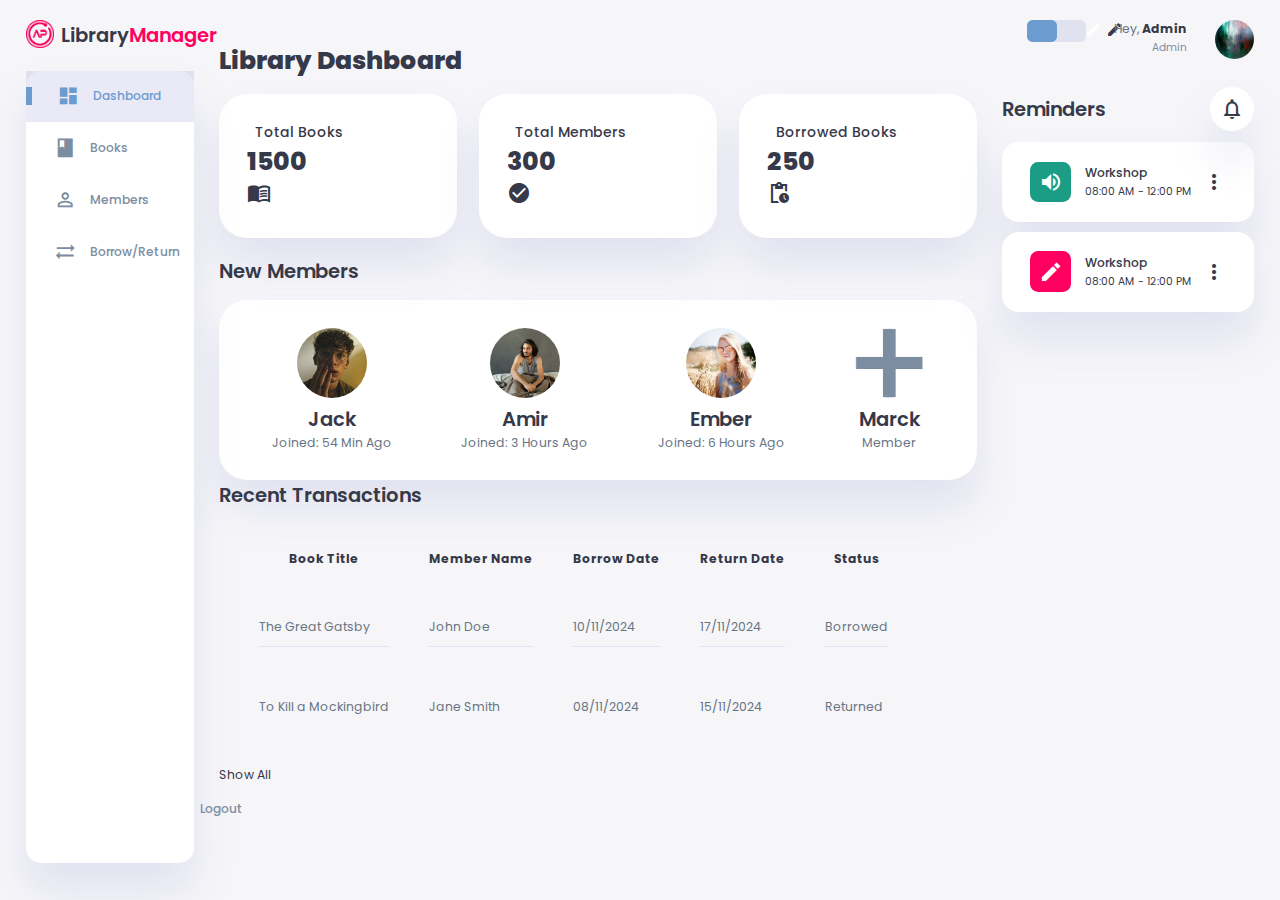
==== index.html @ 3fcb60e0 "t" ====
<!DOCTYPE html>
<html lang="en">

<head>
    <meta charset="UTF-8">
    <meta name="viewport" content="width=device-width, initial-scale=1.0">
    <link href="https://fonts.googleapis.com/icon?family=Material+Icons+Sharp" rel="stylesheet">
    <link rel="stylesheet" href="style.css">
    <title>Library Management Dashboard</title>
</head>

<body>

    <div class="container">
        <!-- Sidebar Section -->
        <aside>
            <div class="toggle">
                <div class="logo">
                    <img src="images/logo.png">
                    <h2>Library<span class="danger">Manager</span></h2>
                </div>
                <div class="close" id="close-btn">
                    <span class="material-icons-sharp">
                        close
                    </span>
                </div>
            </div>

            <div class="sidebar">
                <a href="index.html" class="active">
                    <span class="material-icons-sharp">dashboard</span>
                    <h3>Dashboard</h3>
                </a>
                <a href="books.html">
                    <span class="material-icons-sharp">book</span>
                    <h3>Books</h3>
                </a>
                <a href="membres.html">
                    <span class="material-icons-sharp">person_outline</span>
                    <h3>Members</h3>
                </a>
                <a href="borrow.html">
                    <span class="material-icons-sharp">sync_alt</span>
                    <h3> Borrow/Return</h3>
                </a>
                <!--
                <a href="#" >
                    <span class="material-icons-sharp">insights</span>
                    <h3>Reports</h3>
                </a>
                <a href="#">
                    <span class="material-icons-sharp">notifications</span>
                    <h3>Notifications</h3>
                </a>
                <a href="#">
                    <span class="material-icons-sharp">settings</span>
                    <h3>Settings</h3>
                </a>-->
                <a href="#">
                    <span class="material-icons-sharp">logout</span>
                    <h3>Logout</h3>
                </a>
            </div>
        </aside>
        <!-- End of Sidebar Section -->

        <!-- Main Content -->
        <main>
            <h1>Library Dashboard</h1>
            <!-- Library Overview -->
            <div class="analyse">
                <div class="books">
                    <div class="status">
                        <div class="info">
                            <h3>Total Books</h3>
                            <h1>1500</h1>
                        </div>
                    </div>
                    <span class="material-icons-sharp">menu_book</span>
                </div>
                <div class="members">
                    <div class="status">
                        <div class="info">
                            <h3>Total Members</h3>
                            <h1>300</h1>
                        </div>
                    </div>
                    <span class="material-icons-sharp">check_circle</span>
                </div>
                <div class="borrowed">
                    <div class="status">
                        <div class="info">
                            <h3>Borrowed Books</h3>
                            <h1>250</h1>
                        </div>
                    </div>
                    <span class="material-icons-sharp">pending_actions</span>
                </div>
            </div>
            <!-- End of Library Overview -->

            <!-- New Members Section -->
            <div class="new-users">
                <h2>New Members</h2>
                <div class="user-list">
                    <div class="user">
                        <img src="images/profile-2.jpg">
                        <h2>Jack</h2>
                        <p>Joined: 54 Min Ago</p>
                    </div>
                    <div class="user">
                        <img src="images/profile-3.jpg">
                        <h2>Amir</h2>
                        <p>Joined: 3 Hours Ago</p>
                    </div>
                    <div class="user">
                        <img src="images/profile-4.jpg">
                        <h2>Ember</h2>
                        <p>Joined: 6 Hours Ago</p>
                    </div>
                    <div class="user">
                        <img src="images/plus.png">
                        <h2>Marck</h2>
                        <p> Member</p>
                    </div>
                </div>
            </div>
            <!-- End of New Members Section -->

            <!-- Recent Transactions Table -->
            <div class="recent-transactions">
                <h2>Recent Transactions</h2>
                <table>
                    <thead>
                        <tr>
                            <th>Book Title</th>
                            <th>Member Name</th>
                            <th>Borrow Date</th>
                            <th>Return Date</th>
                            <th>Status</th>
                        </tr>
                    </thead>
                    <tbody>
                        <tr>
                            <td>The Great Gatsby</td>
                            <td>John Doe</td>
                            <td>10/11/2024</td>
                            <td>17/11/2024</td>
                            <td>Borrowed</td>
                        </tr>
                        <tr>
                            <td>To Kill a Mockingbird</td>
                            <td>Jane Smith</td>
                            <td>08/11/2024</td>
                            <td>15/11/2024</td>
                            <td>Returned</td>
                        </tr>
                    </tbody>
                </table>
                <a href="#">Show All</a>
            </div>
            <!-- End of Recent Transactions -->

        </main>
        <!-- End of Main Content -->

        <!-- Right Section -->
        <div class="right-section">
            <div class="nav">
                <button id="menu-btn">
                    <span class="material-icons-sharp">menu</span>
                </button>
                <div class="dark-mode">
                    <span class="material-icons-sharp active">light_mode</span>
                    <span class="material-icons-sharp">dark_mode</span>
                </div>

                <div class="profile">
                    <div class="info">
                        <p>Hey, <b>Admin</b></p>
                        <small class="text-muted">Admin</small>
                    </div>
                    <div class="profile-photo">
                        <img src="images/profile-1.jpg">
                    </div>
                </div>
            </div>
            
            <div class="reminders">
                <div class="header">
                    <h2>Reminders</h2>
                    <span class="material-icons-sharp dd">
                        notifications_none
                    </span>
                </div>

                <div class="notification">
                    <div class="icon">
                        <span class="material-icons-sharp">
                            volume_up
                        </span>
                    </div>
                    <div class="content">
                        <div class="info">
                            <h3>Workshop</h3>
                            <small class="text_muted">
                                08:00 AM - 12:00 PM
                            </small>
                        </div>
                        <span class="material-icons-sharp">
                            more_vert
                        </span>
                    </div>
                </div>

                <div class="notification deactive">
                    <div class="icon">
                        <span class="material-icons-sharp">
                            edit
                        </span>
                    </div>
                    <div class="content">
                        <div class="info">
                            <h3>Workshop</h3>
                            <small class="text_muted">
                                08:00 AM - 12:00 PM
                            </small>
                        </div>
                        <span class="material-icons-sharp">
                            more_vert
                        </span>
                    </div>
                </div>

            </div>
            <!-- Overdue Notifications -->
            
            <!-- End of Overdue Notifications -->

        </div>
        <!-- End of Right Section -->

    </div>

    <script src="orders.js"></script>
    <script src="index.js"></script>
</body>

</html>
---- style.css ----
@import url('https://fonts.googleapis.com/css2?family=Poppins:wght@300;400;500;600;700;800&display=swap');

:root{
    --color-primary: #6C9BCF;
    --color-danger: #FF0060;
    --color-success: #1B9C85;
    --color-warning: #F7D060;
    --color-white: #fff;
    --color-info-dark: #7d8da1;
    --color-dark: #363949;
    --color-light: rgba(132, 139, 200, 0.18);
    --color-dark-variant: #677483;
    --color-background: #f6f6f9;

    --card-border-radius: 2rem;
    --border-radius-1: 0.4rem;
    --border-radius-2: 1.2rem;

    --card-padding: 2rem;
    --padding-1: 1.2rem;

    --box-shadow: 0 2rem 3rem var(--color-light);
}

.dark-mode-variables{
    --color-background: #181a1e;
    --color-white: #202528;
    --color-dark: #edeffd;
    --color-dark-variant: #a3bdcc;
    --color-light: rgba(0, 0, 0, 0.4);
    --box-shadow: 0 2rem 3rem var(--color-light);
}

*{
    margin: 0;
    padding: 0;
    outline: 0;
    appearance: 0;
    border: 0;
    text-decoration: none;
    box-sizing: border-box;
}@keyframes fa-shake{0%{-webkit-transform:rotate(-15deg);transform:rotate(-15deg)}4%{-webkit-transform:rotate(15deg);transform:rotate(15deg)}8%,24%{-webkit-transform:rotate(-18deg);transform:rotate(-18deg)}12%,28%{-webkit-transform:rotate(18deg);transform:rotate(18deg)}16%{-webkit-transform:rotate(-22deg);transform:rotate(-22deg)}20%{-webkit-transform:rotate(22deg);transform:rotate(22deg)}32%{-webkit-transform:rotate(-12deg);transform:rotate(-12deg)}36%{-webkit-transform:rotate(12deg);transform:rotate(12deg)}40%,to{-webkit-transform:rotate(0deg);transform:rotate(0deg)}}
.dd{
    animation-name: fa-shake;
  -webkit-animation-duration:1s;
  animation-duration: 2s;
  -webkit-animation-iteration-count:infinite;
  animation-iteration-count:infinite;
  -webkit-animation-timing-function:linear;
  animation-timing-function:linear;
}
html{
    font-size: 14px;
}
.recent-transactions table{
    border-collapse: separate;
    border-spacing: 40px;
}
body{
    width: 100vw;
    height: 100vh;
    font-family: 'Poppins', sans-serif;
    font-size: 0.88rem;
    user-select: none;
    overflow-x: hidden;
    color: var(--color-dark);
    background-color: var(--color-background);
}

a{
    color: var(--color-dark);
}

img{
    display: block;
    width: 100%;
    object-fit: cover;
}

h1{
    font-weight: 800;
    font-size: 1.8rem;
}

h2{
    font-weight: 600;
    font-size: 1.4rem;
}

h3{
    font-weight: 500;
    font-size: 0.87rem;
}

small{
    font-size: 0.76rem;
}

p{
    color: var(--color-dark-variant);
}

b{
    color: var(--color-dark);
}

.text-muted{
    color: var(--color-info-dark);
}

.primary{
    color: var(--color-primary);
}

.danger{
    color: var(--color-danger);
}

.success{
    color: var(--color-success);
}

.warning{
    color: var(--color-warning);
}

.container{
    display: grid;
    width: 96%;
    margin: 0 auto;
    gap: 1.8rem;
    grid-template-columns: 12rem auto 18rem;
}

aside{
    height: 100vh;
}

aside .toggle{
    display: flex;
    align-items: center;
    justify-content: space-between;
    margin-top: 1.4rem;
}

aside .toggle .logo{
    display: flex;
    gap: 0.5rem;
}

aside .toggle .logo img{
    width: 2rem;
    height: 2rem;
}

aside .toggle .close{
    padding-right: 1rem;
    display: none;
}

aside .sidebar{
    display: flex;
    flex-direction: column;
    background-color: var(--color-white);
    box-shadow: var(--box-shadow);
    border-radius: 15px;
    height: 88vh;
    position: relative;
    top: 1.5rem;
    transition: all 0.3s ease;
}

aside .sidebar:hover{
    box-shadow: none;
}

aside .sidebar a{
    display: flex;
    align-items: center;
    color: var(--color-info-dark);
    height: 3.7rem;
    gap: 1rem;
    position: relative;
    margin-left: 2rem;
    transition: all 0.3s ease;
}

aside .sidebar a span{
    font-size: 1.6rem;
    transition: all 0.3s ease;
}

aside .sidebar a:last-child{
    position: absolute;
    bottom: 2rem;
    width: 100%;
}

aside .sidebar a.active{
    width: 100%;
    color: var(--color-primary);
    background-color: var(--color-light);
    margin-left: 0;
}

aside .sidebar a.active::before{
    content: '';
    width: 6px;
    height: 18px;
    background-color: var(--color-primary);
}

aside .sidebar a.active span{
    color: var(--color-primary);
    margin-left: calc(1rem - 3px);
}

aside .sidebar a:hover{
    color: var(--color-primary);
}

aside .sidebar a:hover span{
    margin-left: 0.6rem;
}

aside .sidebar .message-count{
    background-color: var(--color-danger);
    padding: 2px 6px;
    color: var(--color-white);
    font-size: 11px;
    border-radius: var(--border-radius-1);
}

main{
    margin-top: 3rem;
}

main .analyse{
    display: grid;
    grid-template-columns: repeat(3, 1fr);
    gap: 1.6rem;
}

main .analyse > div{
    background-color: var(--color-white);
    padding: var(--card-padding);
    border-radius: var(--card-border-radius);
    margin-top: 1rem;
    box-shadow: var(--box-shadow);
    cursor: pointer;
    transition: all 0.3s ease;
}

main .analyse > div:hover{
    box-shadow: none;
}

main .analyse > div .status{
    display: flex;
    align-items: center;
    justify-content: space-between;
}

main .analyse h3{
    margin-left: 0.6rem;
    font-size: 1rem;
}

main .analyse .progresss{
    position: relative;
    width: 92px;
    height: 92px;
    border-radius: 50%;
}

main .analyse svg{
    width: 7rem;
    height: 7rem;
}

main .analyse svg circle{
    fill: none;
    stroke-width: 10;
    stroke-linecap: round;
    transform: translate(5px, 5px);
}

main .analyse .sales svg circle{
    stroke: var(--color-success);
    stroke-dashoffset: -30;
    stroke-dasharray: 200;
}

main .analyse .visits svg circle{
    stroke: var(--color-danger);
    stroke-dashoffset: -30;
    stroke-dasharray: 200;
}

main .analyse .searches svg circle{
    stroke: var(--color-primary);
    stroke-dashoffset: -30;
    stroke-dasharray: 200;
}

main .analyse .progresss .percentage{
    position: absolute;
    top: -3px;
    left: -1px;
    display: flex;
    align-items: center;
    justify-content: center;
    height: 100%;
    width: 100%;
}

main .new-users{
    margin-top: 1.3rem;
}

main .new-users .user-list{
    background-color: var(--color-white);
    padding: var(--card-padding);
    border-radius: var(--card-border-radius);
    margin-top: 1rem;
    box-shadow: var(--box-shadow);
    display: flex;
    justify-content: space-around;
    flex-wrap: wrap;
    gap: 1.4rem;
    cursor: pointer;
    transition: all 0.3s ease;
}

main .new-users .user-list:hover{
    box-shadow: none;
}

main .new-users .user-list .user{
    display: flex;
    flex-direction: column;
    align-items: center;
    justify-content: center;
}

main .new-users .user-list .user img{
    width: 5rem;
    height: 5rem;
    margin-bottom: 0.4rem;
    border-radius: 50%;
}

main .recent-orders{
    margin-top: 1.3rem;
}

main .recent-orders h2{
    margin-bottom: 0.8rem;
}

main .recent-orders table{
    background-color: var(--color-white);
    width: 100%;
    padding: var(--card-padding);
    text-align: center;
    
    box-shadow: var(--box-shadow);
    border-radius: var(--card-border-radius);
    transition: all 0.3s ease;
}

main .recent-orders table:hover{
    box-shadow: none;
}

main table tbody td{
    height: 2.8rem;
    border-bottom: 1px solid var(--color-light);
    color: var(--color-dark-variant);
}

main table tbody tr:last-child td{
    border: none;
}

main .recent-orders a{
    text-align: center;
    display: block;
    margin: 1rem auto;
    color: var(--color-primary);
}

.right-section{
    margin-top: 1.4rem;
}

.right-section .nav{
    display: flex;
    justify-content: end;
    gap: 2rem;
}

.right-section .nav button{
    display: none;
}

.right-section .dark-mode{
    background-color: var(--color-light);
    display: flex;
    justify-content: space-between;
    align-items: center;
    height: 1.6rem;
    width: 4.2rem;
    cursor: pointer;
    border-radius: var(--border-radius-1);
}

.right-section .dark-mode span{
    font-size: 1.2rem;
    width: 50%;
    height: 100%;
    display: flex;
    align-items: center;
    justify-content: center;
}

.right-section .dark-mode span.active{
    background-color: var(--color-primary);
    color: white;
    border-radius: var(--border-radius-1);
}

.right-section .nav .profile{
    display: flex;
    gap: 2rem;
    text-align: right;
}

.right-section .nav .profile .profile-photo{
    width: 2.8rem;
    height: 2.8rem;
    border-radius: 50%;
    overflow: hidden;
}

.right-section .user-profile{
    display: flex;
    justify-content: center;
    text-align: center;
    margin-top: 1rem;
    background-color: var(--color-white);
    padding: var(--card-padding);
    border-radius: var(--card-border-radius);
    box-shadow: var(--box-shadow);
    cursor: pointer;
    transition: all 0.3s ease;
}

.right-section .user-profile:hover{
    box-shadow: none;
}

.right-section .user-profile img{
    width: 11rem;
    height: auto;
    margin-bottom: 0.8rem;
    border-radius: 50%;
}

.right-section .user-profile h2{
    margin-bottom: 0.2rem;
}

.right-section .reminders{
    margin-top: 2rem;
}

.right-section .reminders .header{
    display: flex;
    align-items: center;
    justify-content: space-between;
    margin-bottom: 0.8rem;
}

.right-section .reminders .header span{
    padding: 10px;
    box-shadow: var(--box-shadow);
    background-color: var(--color-white);
    border-radius: 50%;
}

.right-section .reminders .notification{
    background-color: var(--color-white);
    display: flex;
    align-items: center;
    gap: 1rem;
    margin-bottom: 0.7rem;
    padding: 1.4rem var(--card-padding);
    border-radius: var(--border-radius-2);
    box-shadow: var(--box-shadow);
    cursor: pointer;
    transition: all 0.3s ease;
}

.right-section .reminders .notification:hover{
    box-shadow: none;
}

.right-section .reminders .notification .content{
    display: flex;
    justify-content: space-between;
    align-items: center;
    margin: 0;
    width: 100%;
}

.right-section .reminders .notification .icon{
    padding: 0.6rem;
    color: var(--color-white);
    background-color: var(--color-success);
    border-radius: 20%;
    display: flex;
}

.right-section .reminders .notification.deactive .icon{
    background-color: var(--color-danger);
}

.right-section .reminders .add-reminder{
    background-color: var(--color-white);
    border: 2px dashed var(--color-primary);
    color: var(--color-primary);
    display: flex;
    align-items: center;
    justify-content: center;
    cursor: pointer;
}

.right-section .reminders .add-reminder:hover{
    background-color: var(--color-primary);
    color: white;
}

.right-section .reminders .add-reminder div{
    display: flex;
    align-items: center;
    gap: 0.6rem;
}

@media screen and (max-width: 1200px) {
    .container{
        width: 95%;
        grid-template-columns: 7rem auto 23rem;
    }

    aside .logo h2{
        display: none;
    }

    aside .sidebar h3{
        display: none;
    }

    aside .sidebar a{
        width: 5.6rem;
    }

    aside .sidebar a:last-child{
        position: relative;
        margin-top: 1.8rem;
    }

    main .analyse{
        grid-template-columns: 1fr;
        gap: 0;
    }

    main .new-users .user-list .user{
        flex-basis: 40%;
    }

    main .recent-orders {
        width: 94%;
        position: absolute;
        left: 50%;
        transform: translateX(-50%);
        margin: 2rem 0 0 0.8rem;
    }

    main .recent-orders table{
        width: 83vw;
    }

    main table thead tr th:last-child,
    main table thead tr th:first-child{
        display: none;
    }

    main table tbody tr td:last-child,
    main table tbody tr td:first-child{
        display: none;
    }

}

@media screen and (max-width: 768px) {
    .container{
        width: 100%;
        grid-template-columns: 1fr;
        padding: 0 var(--padding-1);
    }

    aside{
        position: fixed;
        background-color: var(--color-white);
        width: 15rem;
        z-index: 3;
        box-shadow: 1rem 3rem 4rem var(--color-light);
        height: 100vh;
        left: -100%;
        display: none;
        animation: showMenu 0.4s ease forwards;
    }

    @keyframes showMenu {
       to{
        left: 0;
       } 
    }

    aside .logo{
        margin-left: 1rem;
    }

    aside .logo h2{
        display: inline;
    }

    aside .sidebar h3{
        display: inline;
    }

    aside .sidebar a{
        width: 100%;
        height: 3.4rem;
    }

    aside .sidebar a:last-child{
        position: absolute;
        bottom: 5rem;
    }

    aside .toggle .close{
        display: inline-block;
        cursor: pointer;
    }

    main{
        margin-top: 8rem;
        padding: 0 1rem;
    }

    main .new-users .user-list .user{
        flex-basis: 35%;
    }

    main .recent-orders{
        position: relative;
        margin: 3rem 0 0 0;
        width: 100%;
    }

    main .recent-orders table{
        width: 100%;
        margin: 0;
    }

    .right-section{
        width: 94%;
        margin: 0 auto 4rem;
    }

    .right-section .nav{
        position: fixed;
        top: 0;
        left: 0;
        align-items: center;
        background-color: var(--color-white);
        padding: 0 var(--padding-1);
        height: 4.6rem;
        width: 100%;
        z-index: 2;
        box-shadow: 0 1rem 1rem var(--color-light);
        margin: 0;
    }

    .right-section .nav .dark-mode{
        width: 4.4rem;
        position: absolute;
        left: 66%;
    }

    .right-section .profile .info{
        display: none;
    }

    .right-section .nav button{
        display: inline-block;
        background-color: transparent;
        cursor: pointer;
        color: var(--color-dark);
        position: absolute;
        left: 1rem;
    }

    .right-section .nav button span{
        font-size: 2rem;
    }

}
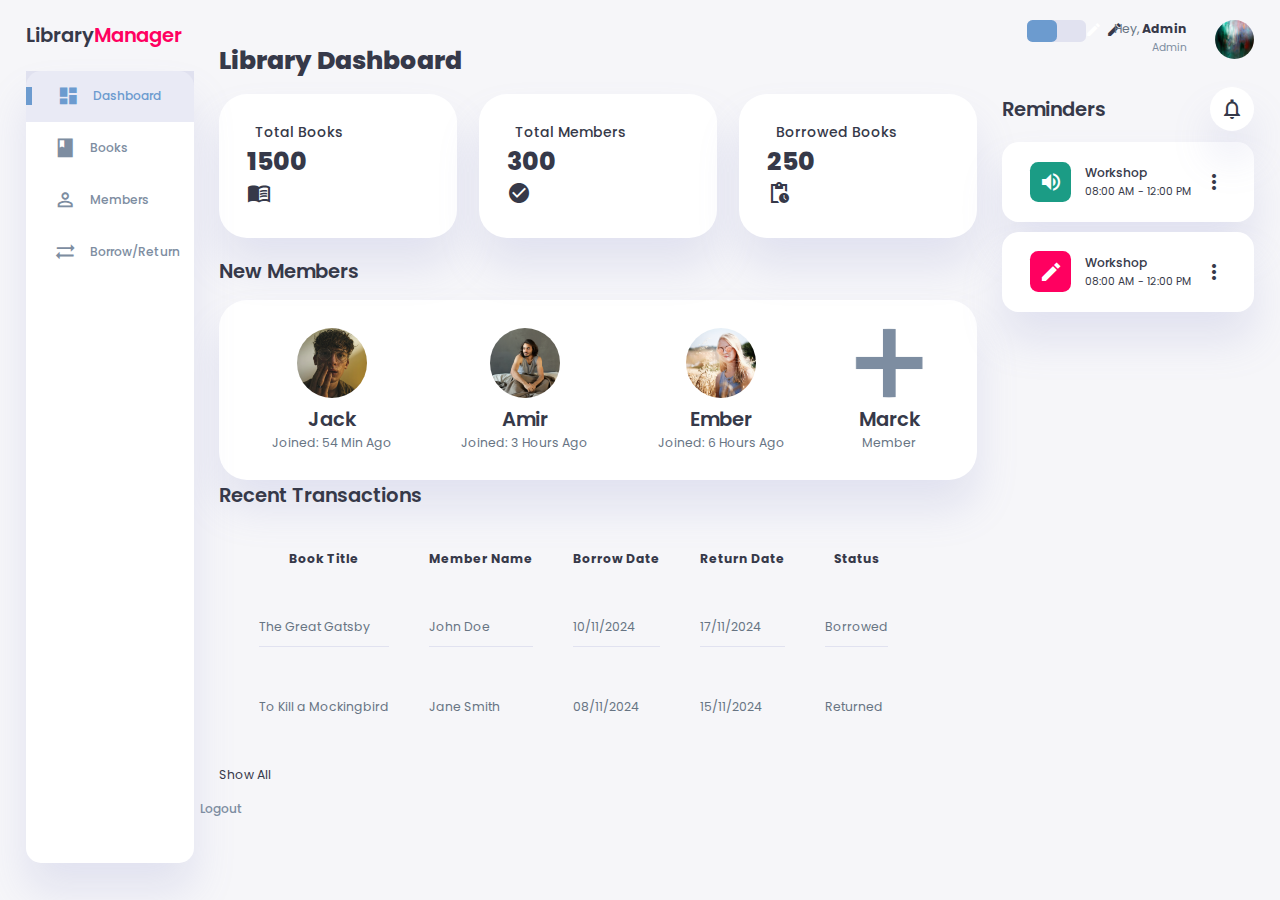
==== commit 2fdef9aa: "f" ====
--- a/index.html
+++ b/index.html
@@ -16,7 +16,7 @@
         <aside>
             <div class="toggle">
                 <div class="logo">
-                    <img src="images/logo.png">
+                   
                     <h2>Library<span class="danger">Manager</span></h2>
                 </div>
                 <div class="close" id="close-btn">
